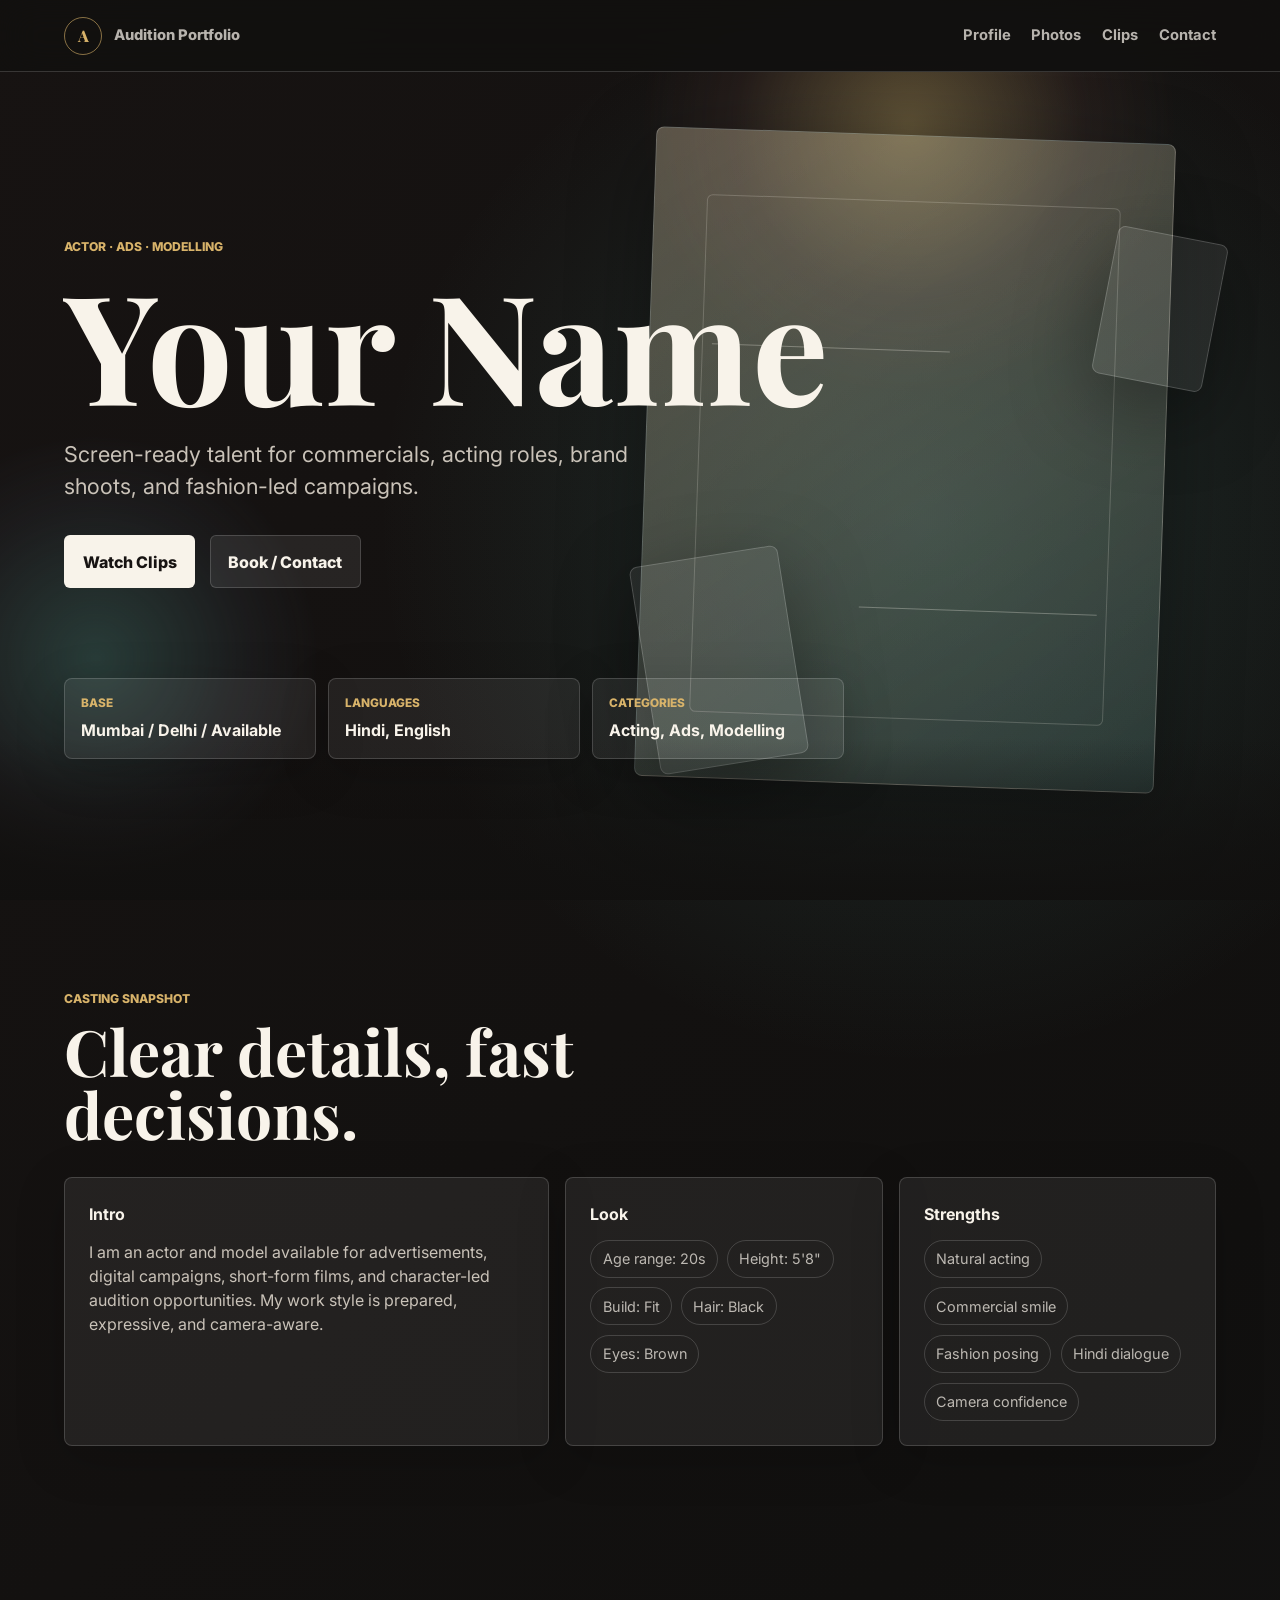
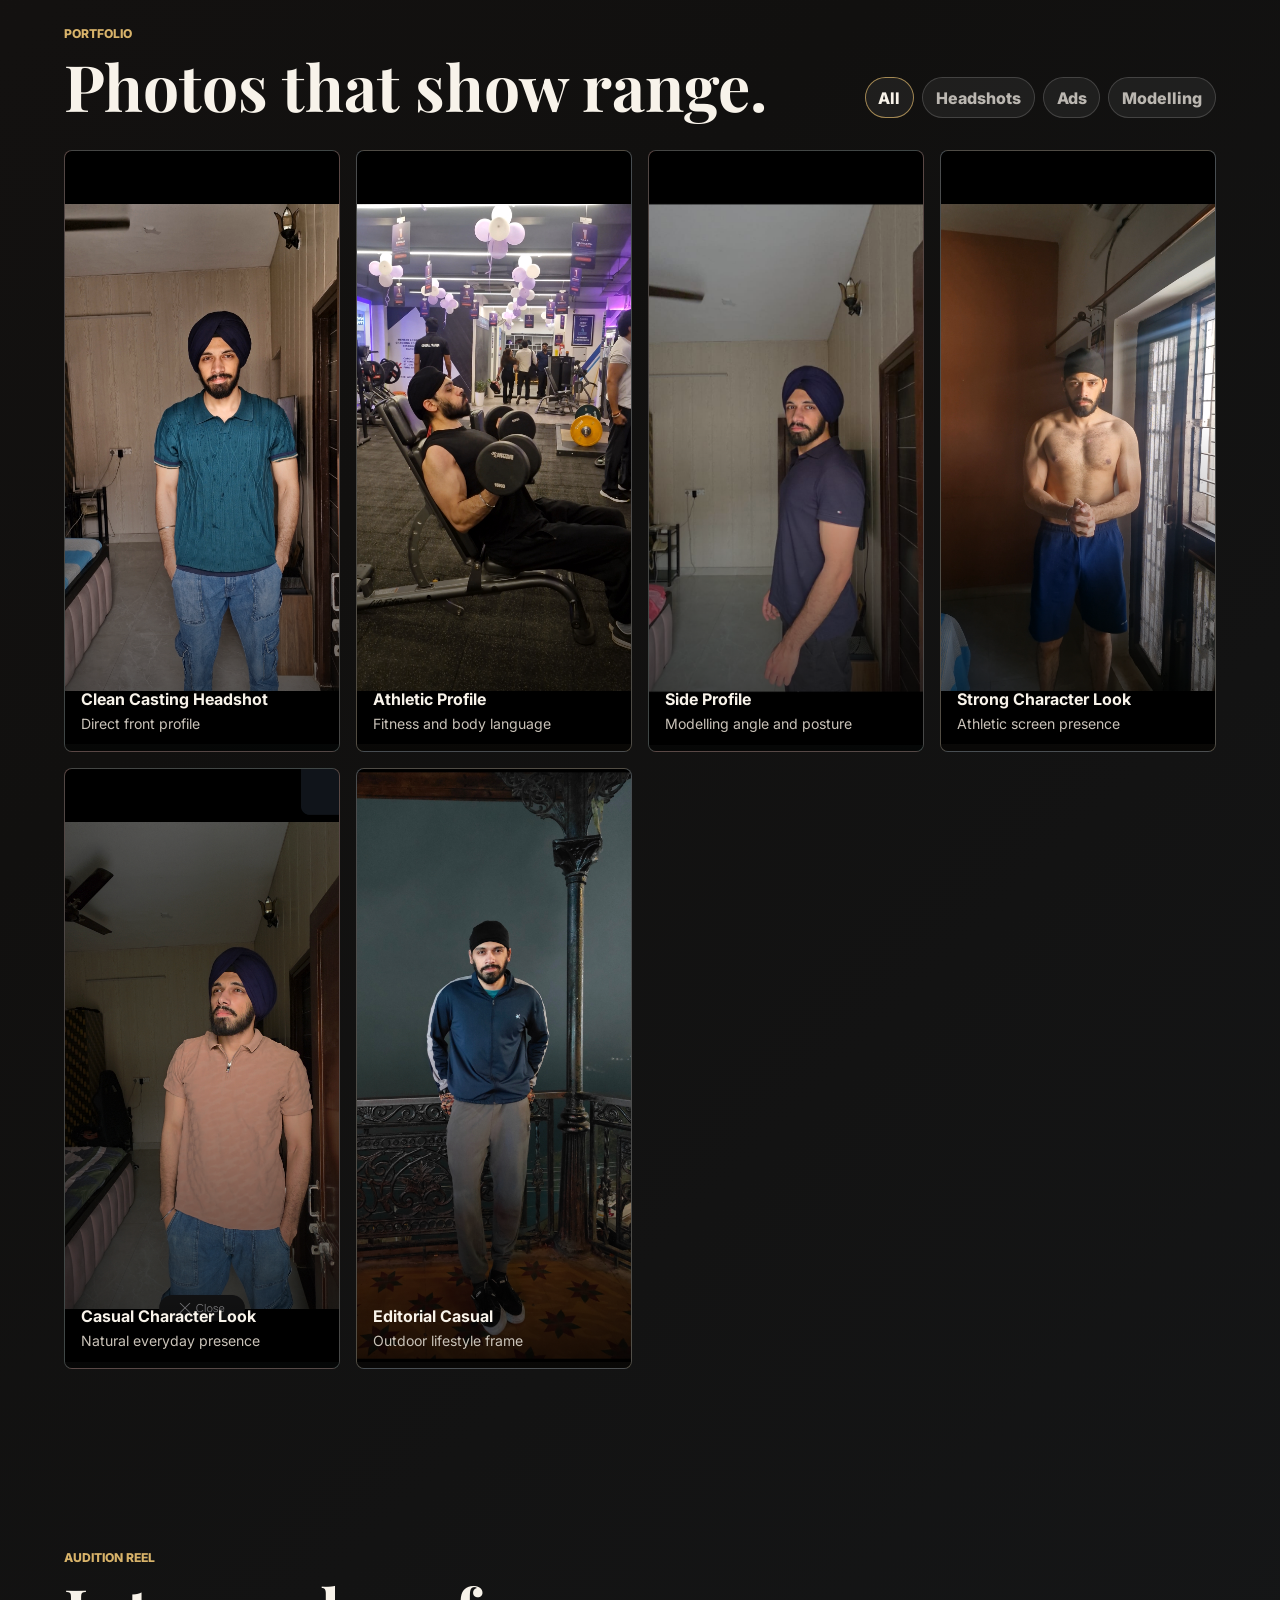
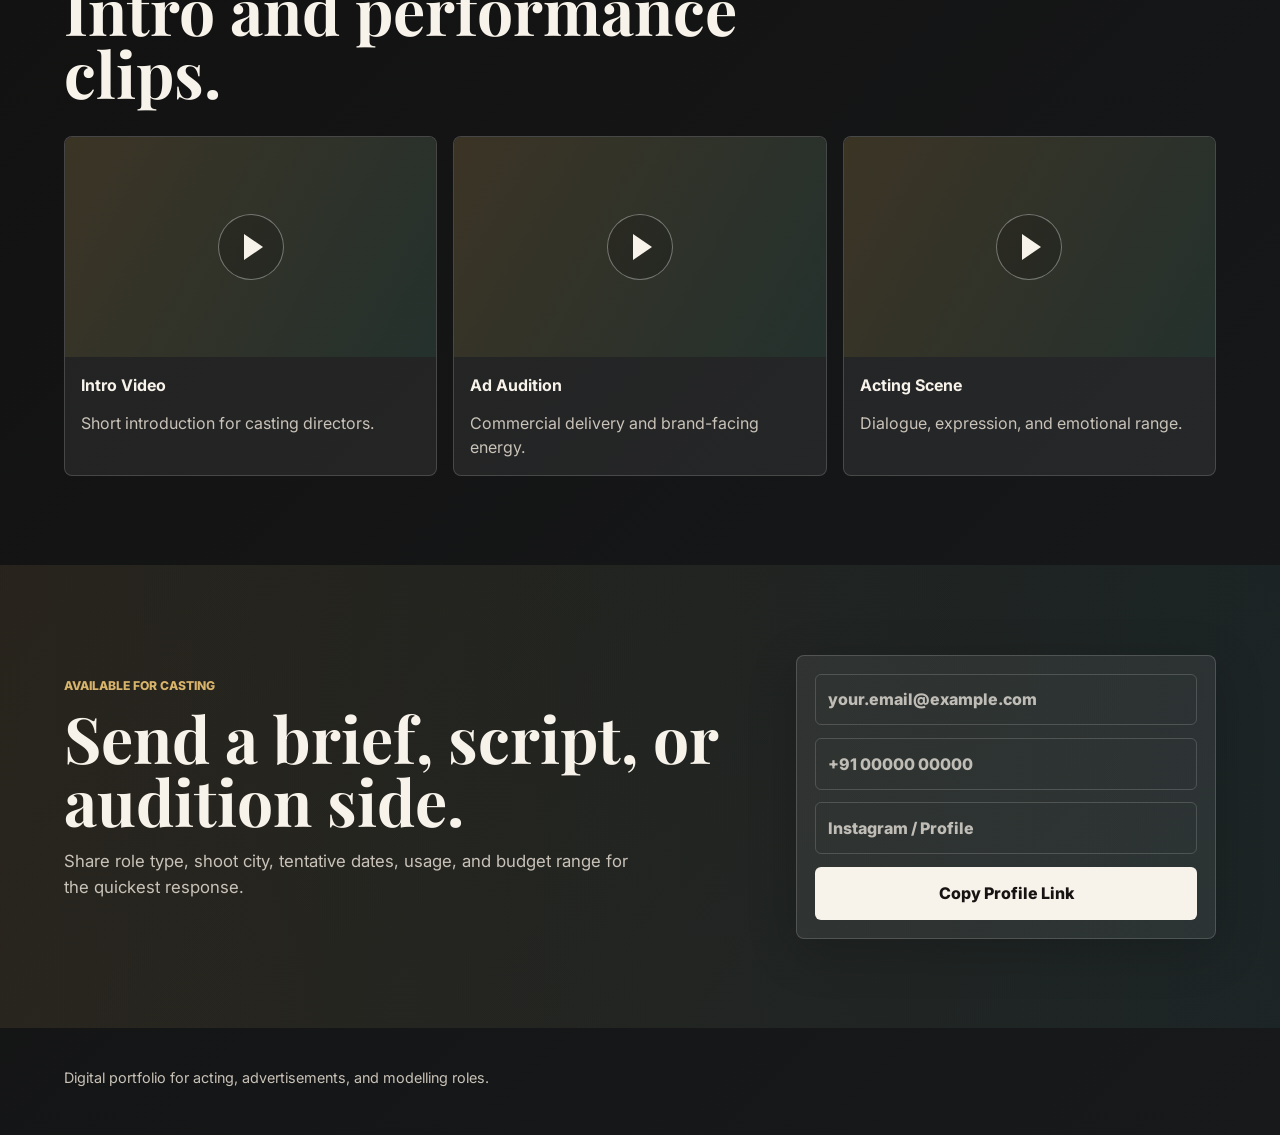
==== index.html @ 1337c4b1 "Build audition portfolio" ====
<!doctype html>
<html lang="en">
  <head>
    <meta charset="utf-8" />
    <meta name="viewport" content="width=device-width, initial-scale=1" />
    <meta
      name="description"
      content="Actor, model, and commercial talent digital portfolio with intro, photos, audition clips, and contact details."
    />
    <title>Audition Portfolio | Actor, Model, Ads</title>
    <link rel="preconnect" href="https://fonts.googleapis.com" />
    <link rel="preconnect" href="https://fonts.gstatic.com" crossorigin />
    <link
      href="https://fonts.googleapis.com/css2?family=Inter:wght@400;500;600;700;800&family=Playfair+Display:wght@600;700&display=swap"
      rel="stylesheet"
    />
    <link rel="stylesheet" href="styles.css" />
  </head>
  <body>
    <header class="site-header" aria-label="Primary navigation">
      <a class="brand" href="#top" aria-label="Portfolio home">
        <span class="brand-mark">A</span>
        <span class="brand-text">Audition Portfolio</span>
      </a>
      <nav class="nav-links">
        <a href="#profile">Profile</a>
        <a href="#photos">Photos</a>
        <a href="#clips">Clips</a>
        <a href="#contact">Contact</a>
      </nav>
    </header>

    <main id="top">
      <section class="hero">
        <div class="hero-visual" aria-hidden="true">
          <div class="stage-light stage-light-one"></div>
          <div class="stage-light stage-light-two"></div>
          <div class="camera-frame">
            <span></span>
            <span></span>
          </div>
          <div class="spot-card spot-card-one"></div>
          <div class="spot-card spot-card-two"></div>
        </div>
        <div class="hero-content">
          <p class="eyebrow">Actor · Ads · Modelling</p>
          <h1 id="talentName">Your Name</h1>
          <p class="hero-copy" id="heroIntro">
            Screen-ready talent for commercials, acting roles, brand shoots, and fashion-led campaigns.
          </p>
          <div class="hero-actions">
            <a class="button button-primary" href="#clips">Watch Clips</a>
            <a class="button button-secondary" href="#contact">Book / Contact</a>
          </div>
          <dl class="quick-stats" aria-label="Profile highlights">
            <div>
              <dt>Base</dt>
              <dd id="baseCity">Mumbai / Delhi / Available</dd>
            </div>
            <div>
              <dt>Languages</dt>
              <dd id="languages">Hindi, English</dd>
            </div>
            <div>
              <dt>Categories</dt>
              <dd>Acting, Ads, Modelling</dd>
            </div>
          </dl>
        </div>
      </section>

      <section class="section profile-section" id="profile">
        <div class="section-heading">
          <p class="eyebrow">Casting Snapshot</p>
          <h2>Clear details, fast decisions.</h2>
        </div>
        <div class="profile-grid">
          <article class="profile-panel">
            <h3>Intro</h3>
            <p id="bioText">
              I am an actor and model available for advertisements, digital campaigns, short-form films, and
              character-led audition opportunities. My work style is prepared, expressive, and camera-aware.
            </p>
          </article>
          <article class="profile-panel">
            <h3>Look</h3>
            <ul class="detail-list" id="lookDetails"></ul>
          </article>
          <article class="profile-panel">
            <h3>Strengths</h3>
            <ul class="pill-list" id="strengthList"></ul>
          </article>
        </div>
      </section>

      <section class="section" id="photos">
        <div class="section-heading inline-heading">
          <div>
            <p class="eyebrow">Portfolio</p>
            <h2>Photos that show range.</h2>
          </div>
          <div class="filter-group" aria-label="Photo filters">
            <button class="filter-button active" type="button" data-filter="all">All</button>
            <button class="filter-button" type="button" data-filter="headshot">Headshots</button>
            <button class="filter-button" type="button" data-filter="commercial">Ads</button>
            <button class="filter-button" type="button" data-filter="fashion">Modelling</button>
          </div>
        </div>
        <div class="photo-grid" id="photoGrid"></div>
      </section>

      <section class="section clips-section" id="clips">
        <div class="section-heading">
          <p class="eyebrow">Audition Reel</p>
          <h2>Intro and performance clips.</h2>
        </div>
        <div class="clip-grid" id="clipGrid"></div>
      </section>

      <section class="section contact-section" id="contact">
        <div class="contact-copy">
          <p class="eyebrow">Available for Casting</p>
          <h2>Send a brief, script, or audition side.</h2>
          <p>
            Share role type, shoot city, tentative dates, usage, and budget range for the quickest response.
          </p>
        </div>
        <div class="contact-card">
          <a id="emailLink" href="mailto:your.email@example.com">your.email@example.com</a>
          <a id="phoneLink" href="tel:+910000000000">+91 00000 00000</a>
          <a id="instagramLink" href="#" target="_blank" rel="noreferrer">Instagram / Profile</a>
          <button class="button button-primary" id="copyProfile" type="button">Copy Profile Link</button>
        </div>
      </section>
    </main>

    <footer class="site-footer">
      <p>Digital portfolio for acting, advertisements, and modelling roles.</p>
    </footer>

    <script src="script.js"></script>
  </body>
</html>
---- styles.css ----
:root {
  color-scheme: dark;
  --ink: #f8f3ea;
  --muted: #c9c2b8;
  --soft: rgba(248, 243, 234, 0.72);
  --bg: #11100f;
  --panel: rgba(255, 255, 255, 0.07);
  --panel-strong: rgba(255, 255, 255, 0.12);
  --line: rgba(255, 255, 255, 0.16);
  --gold: #d8b36a;
  --coral: #df7667;
  --teal: #5fb3a8;
  --blue: #7ca5c6;
  --shadow: 0 24px 80px rgba(0, 0, 0, 0.34);
}

* {
  box-sizing: border-box;
}

html {
  scroll-behavior: smooth;
}

body {
  margin: 0;
  min-width: 320px;
  background:
    radial-gradient(circle at 72% 12%, rgba(95, 179, 168, 0.18), transparent 34rem),
    linear-gradient(135deg, #171312 0%, #11100f 44%, #17191b 100%);
  color: var(--ink);
  font-family: Inter, system-ui, -apple-system, BlinkMacSystemFont, "Segoe UI", sans-serif;
  line-height: 1.5;
}

a {
  color: inherit;
  text-decoration: none;
}

button,
input {
  font: inherit;
}

.site-header {
  position: sticky;
  top: 0;
  z-index: 20;
  display: flex;
  align-items: center;
  justify-content: space-between;
  gap: 1rem;
  min-height: 72px;
  padding: 0 5vw;
  border-bottom: 1px solid var(--line);
  background: rgba(17, 16, 15, 0.78);
  backdrop-filter: blur(18px);
}

.brand {
  display: inline-flex;
  align-items: center;
  gap: 0.75rem;
  font-weight: 800;
}

.brand-mark {
  display: grid;
  width: 38px;
  height: 38px;
  place-items: center;
  border: 1px solid rgba(216, 179, 106, 0.6);
  border-radius: 50%;
  color: var(--gold);
  font-family: "Playfair Display", Georgia, serif;
}

.brand-text,
.nav-links {
  color: var(--soft);
  font-size: 0.92rem;
}

.nav-links {
  display: flex;
  flex-wrap: wrap;
  justify-content: flex-end;
  gap: 0.5rem 1.3rem;
  font-weight: 700;
}

.nav-links a {
  transition: color 160ms ease;
}

.nav-links a:hover {
  color: var(--ink);
}

.hero {
  position: relative;
  display: grid;
  min-height: calc(100vh - 72px);
  padding: clamp(4rem, 7vw, 7rem) 5vw clamp(2rem, 5vw, 4rem);
  overflow: hidden;
}

.hero::after {
  content: "";
  position: absolute;
  inset: auto 0 0;
  height: 18vh;
  background: linear-gradient(transparent, rgba(17, 16, 15, 0.94));
  pointer-events: none;
}

.hero-visual {
  position: absolute;
  inset: 0;
  overflow: hidden;
}

.stage-light {
  position: absolute;
  border-radius: 999px;
  filter: blur(5px);
  opacity: 0.82;
}

.stage-light-one {
  top: -24vh;
  right: 8vw;
  width: 42vw;
  min-width: 320px;
  aspect-ratio: 1;
  background: radial-gradient(circle, rgba(216, 179, 106, 0.44), rgba(223, 118, 103, 0.08) 46%, transparent 72%);
}

.stage-light-two {
  bottom: 2vh;
  left: -10vw;
  width: 35vw;
  min-width: 260px;
  aspect-ratio: 1;
  background: radial-gradient(circle, rgba(95, 179, 168, 0.32), rgba(124, 165, 198, 0.08) 48%, transparent 72%);
}

.camera-frame {
  position: absolute;
  right: clamp(1.5rem, 9vw, 8rem);
  bottom: clamp(5rem, 9vw, 9rem);
  width: min(42vw, 520px);
  min-width: 260px;
  aspect-ratio: 4 / 5;
  border: 1px solid rgba(255, 255, 255, 0.2);
  border-radius: 8px;
  background:
    linear-gradient(145deg, rgba(255, 255, 255, 0.16), rgba(255, 255, 255, 0.04)),
    linear-gradient(150deg, rgba(216, 179, 106, 0.18), rgba(95, 179, 168, 0.14));
  box-shadow: var(--shadow);
  transform: rotate(2deg);
}

.camera-frame::before {
  content: "";
  position: absolute;
  inset: 10%;
  border: 1px solid rgba(248, 243, 234, 0.2);
  border-radius: 6px;
}

.camera-frame span {
  position: absolute;
  width: 46%;
  height: 1px;
  background: rgba(248, 243, 234, 0.3);
}

.camera-frame span:first-child {
  top: 33%;
  left: 12%;
}

.camera-frame span:last-child {
  right: 12%;
  bottom: 27%;
}

.spot-card {
  position: absolute;
  border: 1px solid rgba(255, 255, 255, 0.18);
  border-radius: 8px;
  background: rgba(255, 255, 255, 0.07);
  box-shadow: var(--shadow);
}

.spot-card-one {
  right: 38vw;
  bottom: 15vh;
  width: 150px;
  height: 210px;
  transform: rotate(-9deg);
}

.spot-card-two {
  right: 5vw;
  top: 18vh;
  width: 112px;
  height: 150px;
  transform: rotate(11deg);
}

.hero-content {
  position: relative;
  z-index: 2;
  display: flex;
  flex-direction: column;
  justify-content: center;
  max-width: 780px;
}

.eyebrow {
  margin: 0 0 0.75rem;
  color: var(--gold);
  font-size: 0.76rem;
  font-weight: 800;
  letter-spacing: 0;
  text-transform: uppercase;
}

h1,
h2,
h3,
p {
  overflow-wrap: anywhere;
}

h1,
h2 {
  margin: 0;
  font-family: "Playfair Display", Georgia, serif;
  line-height: 0.98;
  letter-spacing: 0;
}

h1 {
  max-width: 10ch;
  font-size: clamp(4rem, 12vw, 9.5rem);
}

h2 {
  max-width: 760px;
  font-size: clamp(2.3rem, 5vw, 5.25rem);
}

h3 {
  margin: 0 0 0.85rem;
  font-size: 1rem;
}

.hero-copy {
  max-width: 620px;
  margin: 1.25rem 0 0;
  color: var(--muted);
  font-size: clamp(1.05rem, 2vw, 1.36rem);
}

.hero-actions {
  display: flex;
  flex-wrap: wrap;
  gap: 0.9rem;
  margin-top: 2rem;
}

.button {
  display: inline-flex;
  align-items: center;
  justify-content: center;
  min-height: 48px;
  padding: 0.85rem 1.1rem;
  border: 1px solid transparent;
  border-radius: 6px;
  cursor: pointer;
  font-weight: 800;
  transition:
    transform 160ms ease,
    border-color 160ms ease,
    background 160ms ease;
}

.button:hover {
  transform: translateY(-2px);
}

.button-primary {
  background: var(--ink);
  color: #171312;
}

.button-secondary {
  border-color: var(--line);
  background: rgba(255, 255, 255, 0.08);
}

.quick-stats {
  display: grid;
  grid-template-columns: repeat(3, minmax(0, 1fr));
  gap: 0.75rem;
  max-width: 820px;
  margin: clamp(2.5rem, 7vw, 6rem) 0 0;
}

.quick-stats div,
.profile-panel,
.contact-card {
  border: 1px solid var(--line);
  border-radius: 8px;
  background: var(--panel);
  box-shadow: 0 12px 50px rgba(0, 0, 0, 0.18);
}

.quick-stats div {
  padding: 1rem;
}

dt {
  color: var(--gold);
  font-size: 0.74rem;
  font-weight: 800;
  text-transform: uppercase;
}

dd {
  margin: 0.35rem 0 0;
  color: var(--ink);
  font-weight: 700;
}

.section {
  padding: clamp(4rem, 7vw, 7rem) 5vw;
}

.section-heading {
  margin-bottom: 2rem;
}

.inline-heading {
  display: flex;
  align-items: end;
  justify-content: space-between;
  gap: 1.5rem;
}

.profile-grid {
  display: grid;
  grid-template-columns: 1.3fr 0.85fr 0.85fr;
  gap: 1rem;
}

.profile-panel {
  padding: clamp(1.1rem, 2vw, 1.5rem);
}

.profile-panel p {
  margin: 0;
  color: var(--muted);
}

.detail-list,
.pill-list {
  display: flex;
  flex-wrap: wrap;
  gap: 0.6rem;
  padding: 0;
  margin: 0;
  list-style: none;
}

.detail-list li,
.pill-list li {
  min-height: 36px;
  padding: 0.45rem 0.7rem;
  border: 1px solid var(--line);
  border-radius: 999px;
  color: var(--soft);
  font-size: 0.9rem;
}

.filter-group {
  display: flex;
  flex-wrap: wrap;
  gap: 0.5rem;
}

.filter-button {
  min-height: 38px;
  padding: 0.45rem 0.8rem;
  border: 1px solid var(--line);
  border-radius: 999px;
  background: rgba(255, 255, 255, 0.06);
  color: var(--soft);
  cursor: pointer;
  font-weight: 800;
}

.filter-button.active,
.filter-button:hover {
  border-color: rgba(216, 179, 106, 0.72);
  color: var(--ink);
}

.photo-grid {
  display: grid;
  grid-template-columns: repeat(4, minmax(0, 1fr));
  gap: 1rem;
}

.photo-card {
  position: relative;
  display: block;
  min-height: 380px;
  overflow: hidden;
  border: 1px solid var(--line);
  border-radius: 8px;
  background: linear-gradient(145deg, rgba(223, 118, 103, 0.2), rgba(95, 179, 168, 0.12));
}

.photo-card:nth-child(2n) {
  background: linear-gradient(145deg, rgba(124, 165, 198, 0.18), rgba(216, 179, 106, 0.16));
}

.photo-card img {
  width: 100%;
  height: 100%;
  min-height: 380px;
  object-fit: contain;
  object-position: center top;
  background: rgba(0, 0, 0, 0.24);
  filter: saturate(1.03) contrast(1.02);
}

.photo-card::after {
  content: "";
  position: absolute;
  inset: 0;
  background: linear-gradient(transparent 45%, rgba(0, 0, 0, 0.76));
  pointer-events: none;
}

.photo-meta {
  position: absolute;
  right: 1rem;
  bottom: 1rem;
  left: 1rem;
  z-index: 2;
}

.photo-meta strong {
  display: block;
  font-size: 1rem;
}

.photo-meta span {
  color: var(--muted);
  font-size: 0.88rem;
}

.empty-art {
  position: absolute;
  inset: 16%;
  border: 1px solid rgba(255, 255, 255, 0.18);
  border-radius: 8px;
}

.empty-art::before,
.empty-art::after {
  content: "";
  position: absolute;
  background: rgba(255, 255, 255, 0.16);
}

.empty-art::before {
  top: 50%;
  left: -18%;
  width: 136%;
  height: 1px;
}

.empty-art::after {
  top: -18%;
  left: 50%;
  width: 1px;
  height: 136%;
}

.clip-grid {
  display: grid;
  grid-template-columns: repeat(3, minmax(0, 1fr));
  gap: 1rem;
}

.clip-card {
  overflow: hidden;
  border: 1px solid var(--line);
  border-radius: 8px;
  background: var(--panel);
}

.clip-media {
  position: relative;
  display: grid;
  min-height: 220px;
  place-items: center;
  overflow: hidden;
  background:
    linear-gradient(120deg, rgba(216, 179, 106, 0.18), rgba(95, 179, 168, 0.16)),
    #191816;
}

.clip-media video {
  width: 100%;
  height: 100%;
  min-height: 220px;
  object-fit: cover;
}

.play-mark {
  display: grid;
  width: 66px;
  height: 66px;
  place-items: center;
  border: 1px solid rgba(255, 255, 255, 0.36);
  border-radius: 50%;
  background: rgba(0, 0, 0, 0.16);
}

.play-mark::before {
  content: "";
  width: 0;
  height: 0;
  margin-left: 5px;
  border-top: 13px solid transparent;
  border-bottom: 13px solid transparent;
  border-left: 19px solid var(--ink);
}

.clip-copy {
  padding: 1rem;
}

.clip-copy p {
  margin: 0.4rem 0 0;
  color: var(--muted);
}

.contact-section {
  display: grid;
  grid-template-columns: minmax(0, 1fr) minmax(280px, 420px);
  gap: 2rem;
  align-items: center;
  background: linear-gradient(90deg, rgba(216, 179, 106, 0.1), rgba(95, 179, 168, 0.08));
}

.contact-copy p:last-child {
  max-width: 580px;
  color: var(--muted);
  font-size: 1.05rem;
}

.contact-card {
  display: grid;
  gap: 0.8rem;
  padding: 1.1rem;
}

.contact-card a {
  min-height: 46px;
  padding: 0.8rem;
  border: 1px solid var(--line);
  border-radius: 6px;
  color: var(--soft);
  font-weight: 800;
}

.site-footer {
  padding: 1.5rem 5vw 2rem;
  color: var(--muted);
  font-size: 0.9rem;
}

@media (max-width: 980px) {
  .hero {
    min-height: 780px;
  }

  .camera-frame {
    opacity: 0.52;
  }

  .quick-stats,
  .profile-grid,
  .clip-grid,
  .contact-section {
    grid-template-columns: 1fr;
  }

  .photo-grid {
    grid-template-columns: repeat(2, minmax(0, 1fr));
  }
}

@media (max-width: 680px) {
  .site-header {
    position: static;
    align-items: flex-start;
    flex-direction: column;
    padding-top: 1rem;
    padding-bottom: 1rem;
  }

  .nav-links {
    justify-content: flex-start;
  }

  .brand-text {
    display: none;
  }

  .hero {
    min-height: 760px;
    padding-top: 4rem;
  }

  h1 {
    font-size: clamp(3.2rem, 18vw, 5.3rem);
  }

  .quick-stats,
  .photo-grid {
    grid-template-columns: 1fr;
  }

  .inline-heading {
    align-items: flex-start;
    flex-direction: column;
  }

  .photo-card {
    min-height: 390px;
  }

  .photo-card img {
    min-height: 390px;
  }
}
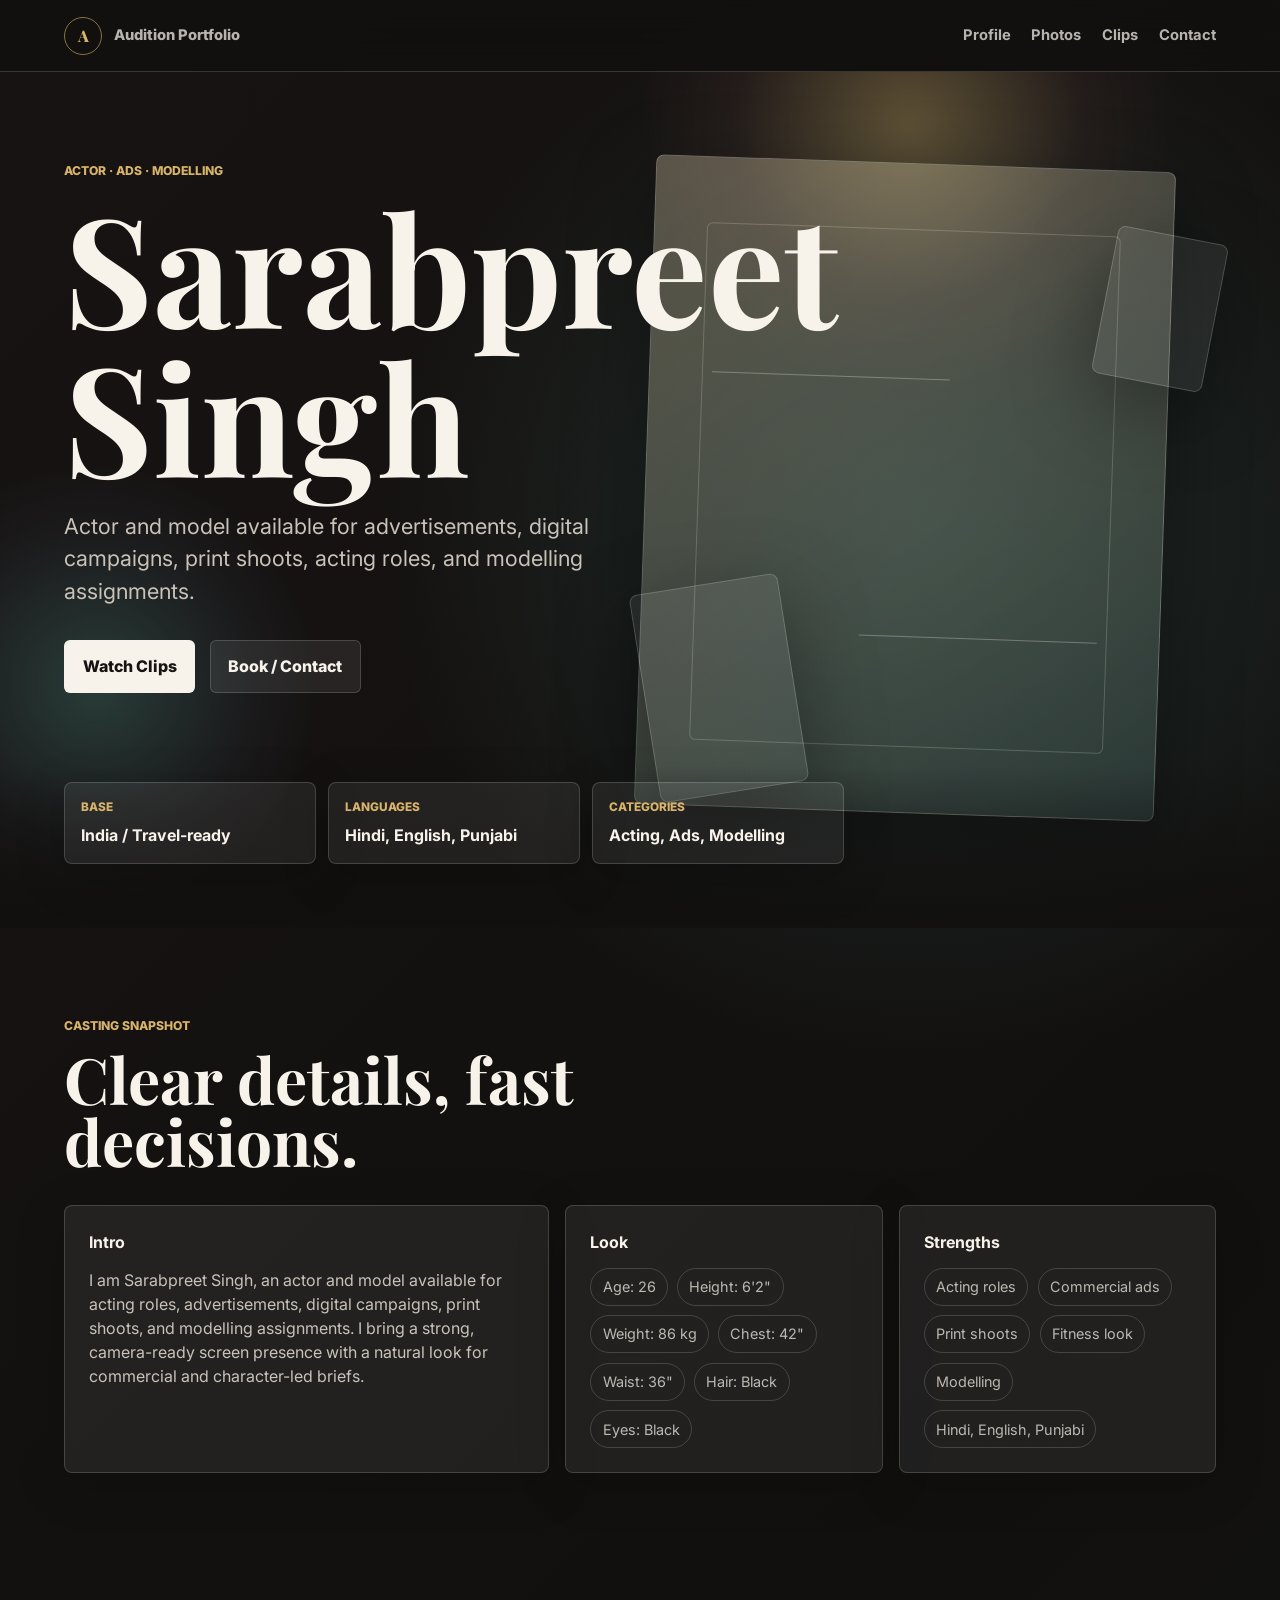
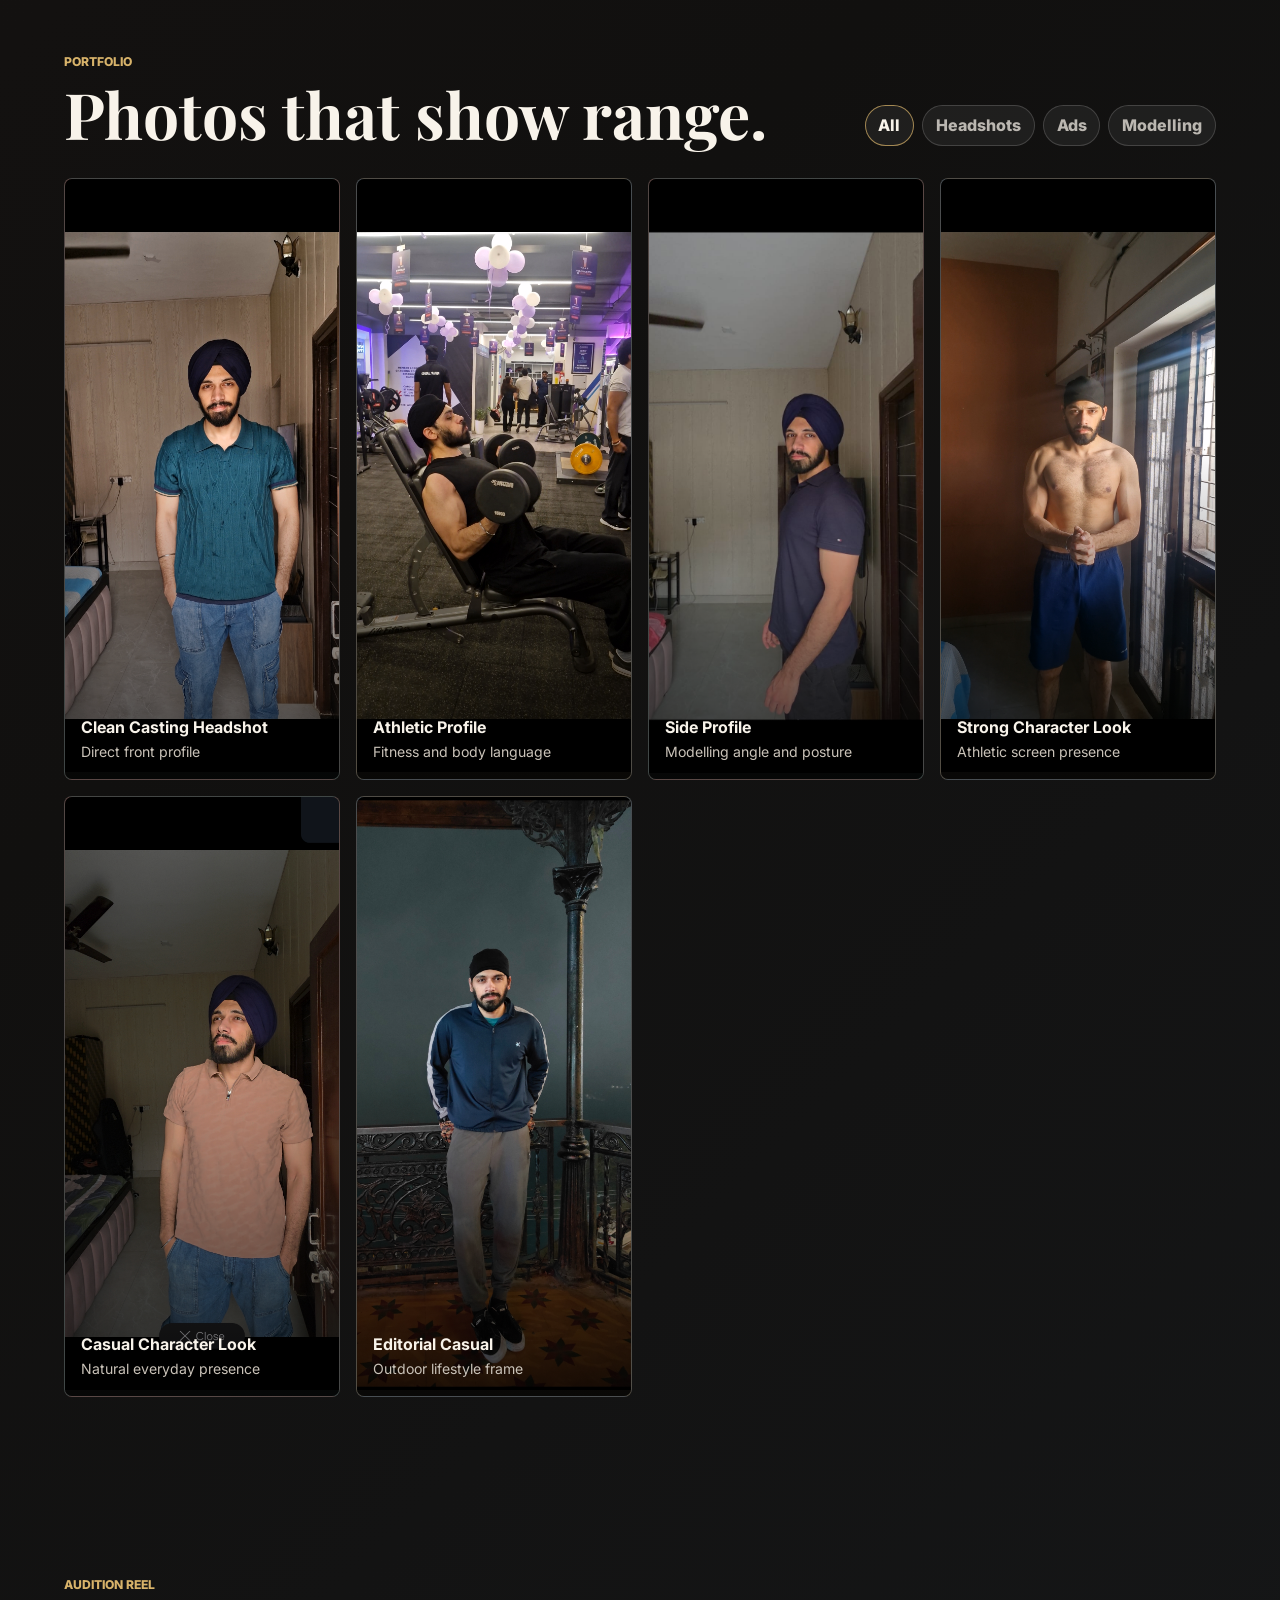
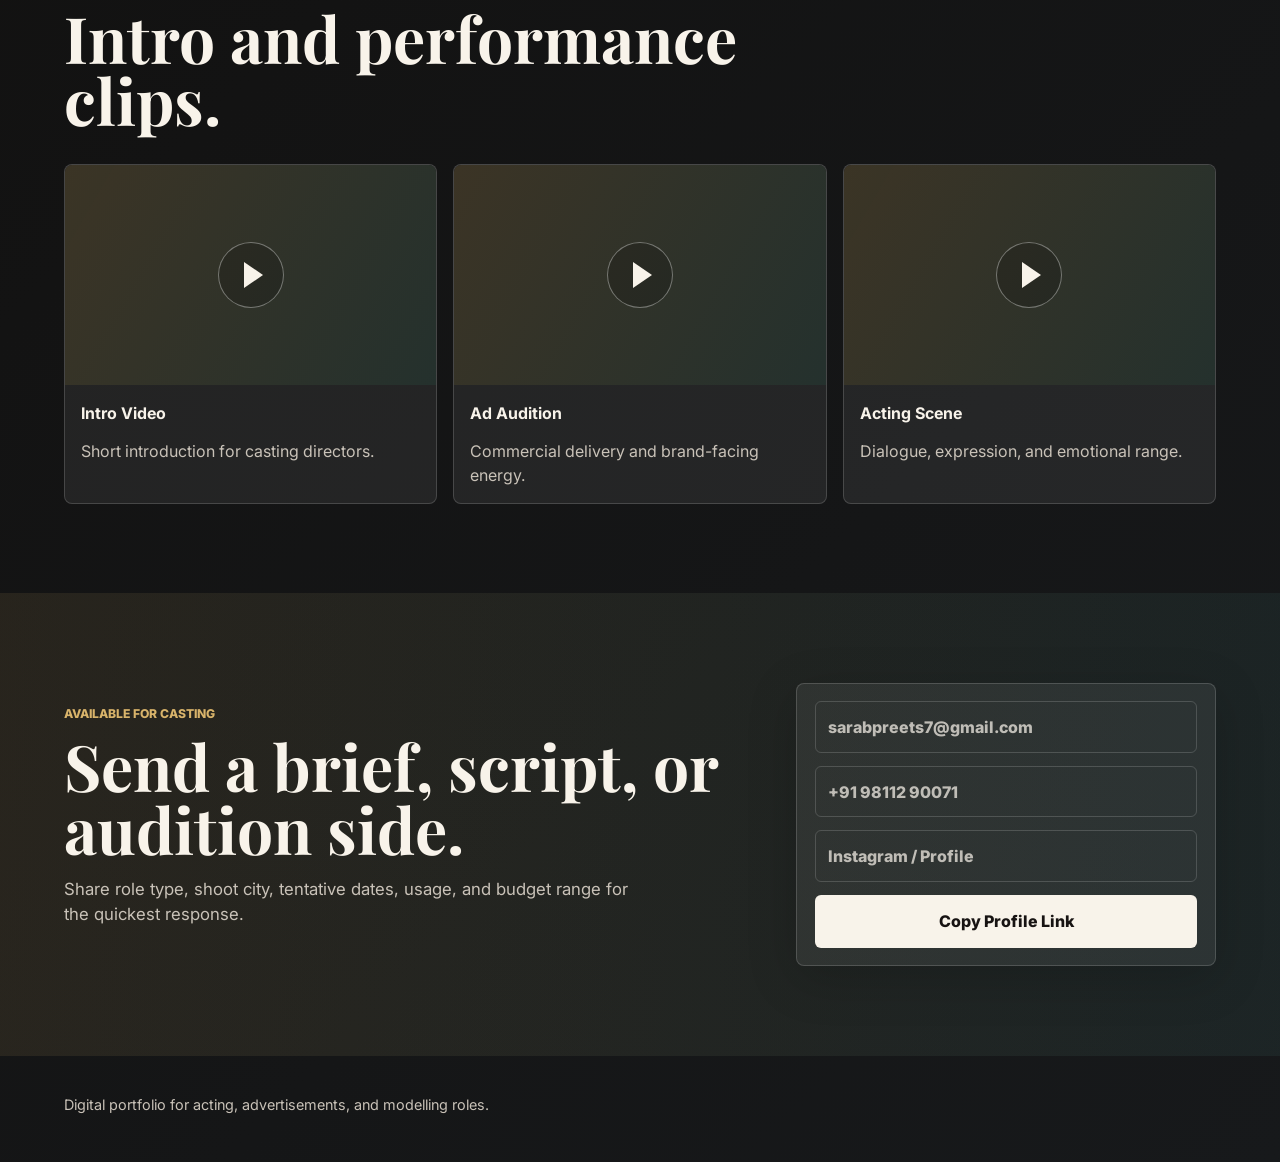
==== commit 3bc52124: "Fill in contact email and personalize portfolio details Co-Authored-By: Claude Sonnet 5 <noreply@ant" ====
--- a/index.html
+++ b/index.html
@@ -5,9 +5,9 @@
     <meta name="viewport" content="width=device-width, initial-scale=1" />
     <meta
       name="description"
-      content="Actor, model, and commercial talent digital portfolio with intro, photos, audition clips, and contact details."
+      content="Sarabpreet Singh actor and model portfolio for advertisements, digital campaigns, print shoots, acting roles, and modelling assignments."
     />
-    <title>Audition Portfolio | Actor, Model, Ads</title>
+    <title>Sarabpreet Singh | Actor, Model, Ads</title>
     <link rel="preconnect" href="https://fonts.googleapis.com" />
     <link rel="preconnect" href="https://fonts.gstatic.com" crossorigin />
     <link
